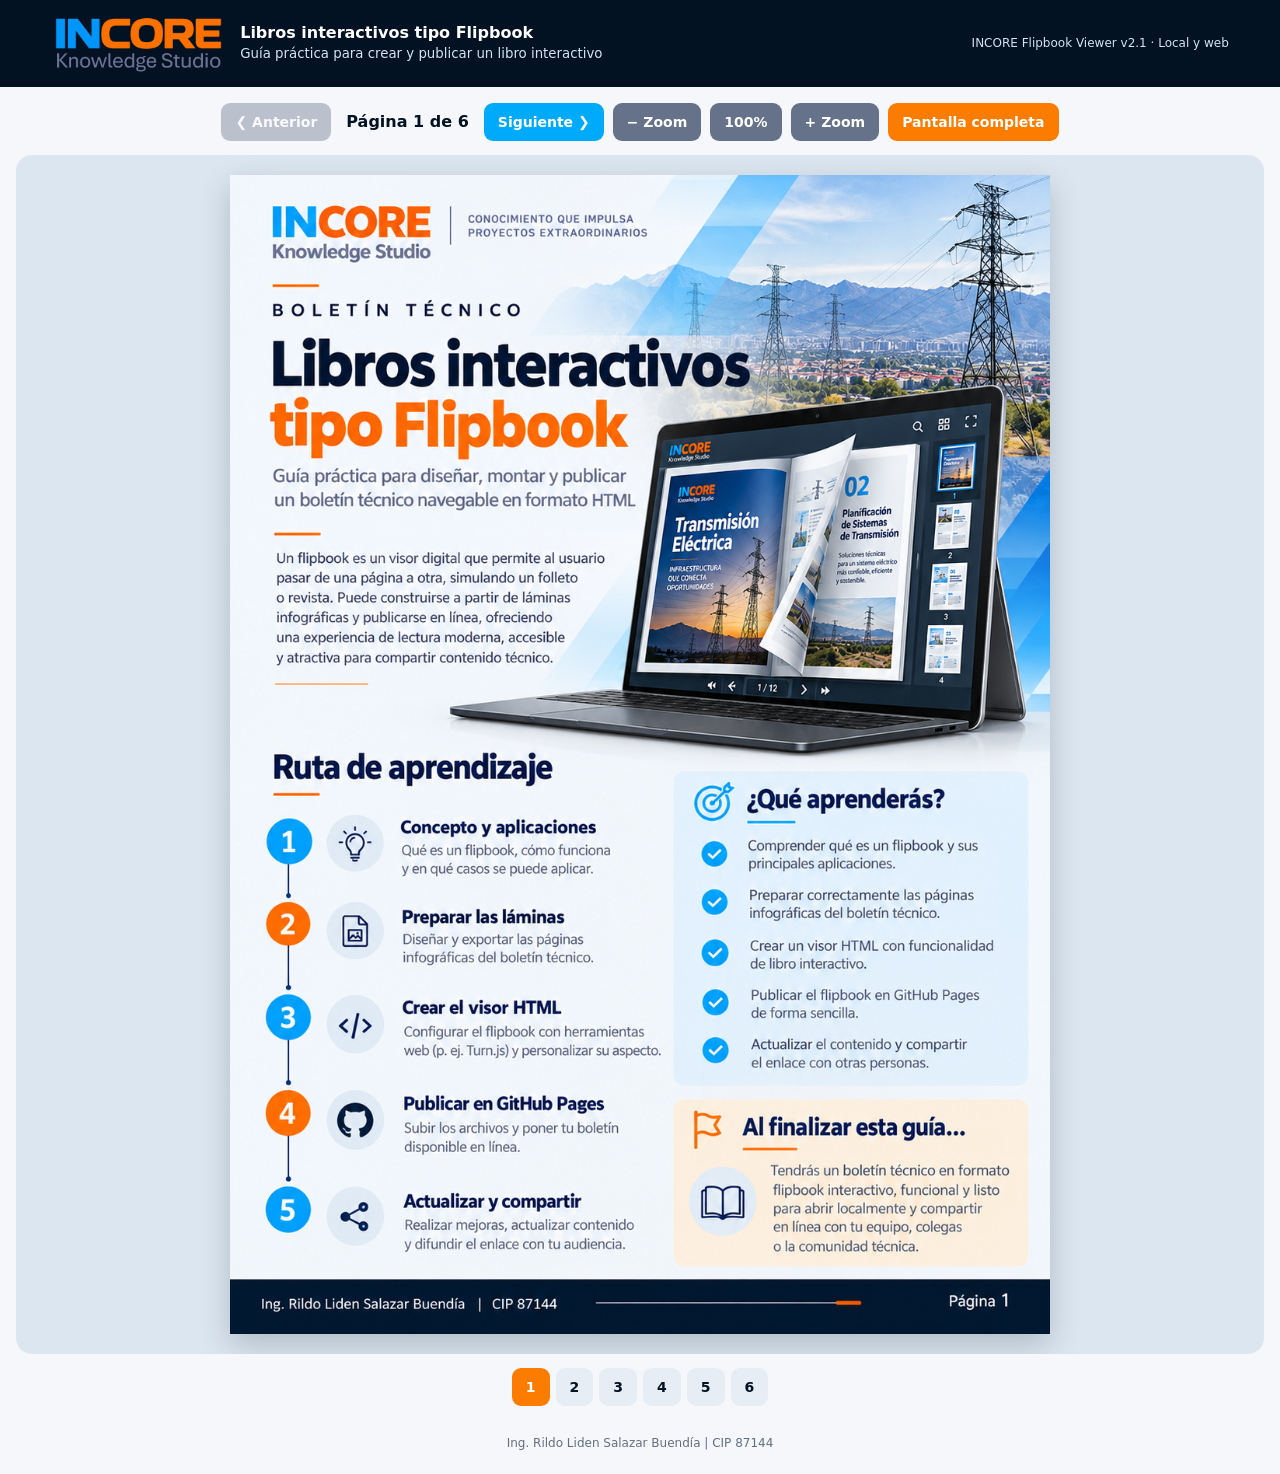
==== flipbook/index.html @ f8b534bb "feat: publicar INCORE Flipbook Viewer v2.1" ====
<!doctype html>
<html lang="es">
<head>
<meta charset="utf-8"><meta name="viewport" content="width=device-width,initial-scale=1">
<title>INCORE · Flipbook</title>
<style>
:root{--azul:#00AAFA;--naranja:#FC7C00;--gris:#7E83A4;--claro:#F5F7FA;--oscuro:#021222;color-scheme:light}
*{box-sizing:border-box}body{margin:0;background:var(--claro);color:var(--oscuro);font:16px system-ui,"Segoe UI",Arial,sans-serif}
header{background:var(--oscuro);color:#fff;padding:14px max(16px,4vw);display:flex;justify-content:space-between;align-items:center;gap:12px;flex-wrap:wrap}
.identidad{display:flex;gap:14px;align-items:center}.logo{width:175px;max-height:64px;object-fit:contain}.logo-fallback{font-size:26px;font-weight:900}.logo-fallback span:first-child{color:var(--azul)}.logo-fallback span:last-child{color:var(--naranja)}
.heading small{display:block;color:#d5e2ef;line-height:1.35;margin-top:3px}.label{color:#d5e2ef;font-size:12px}main{max-width:1500px;margin:0 auto;padding:16px}
.bar{display:flex;flex-wrap:wrap;gap:9px;justify-content:center;align-items:center;margin:0 0 14px}
button{background:var(--azul);color:white;padding:11px 14px;border:0;border-radius:9px;font:700 14px system-ui;cursor:pointer}button.secondary{background:#65728a}button.accent{background:var(--naranja)}button:disabled{opacity:.4;cursor:not-allowed}button:focus-visible{outline:3px solid var(--naranja);outline-offset:2px}
#counter{font-weight:700;white-space:nowrap;padding:0 6px}
.view{background:#dce6f0;border-radius:16px;min-height:70vh;padding:20px;overflow:auto;text-align:center}
#page{display:block;margin:0 auto;width:min(100%,820px);height:auto;box-shadow:0 11px 30px #02122233;transform-origin:top center;background:white}
#warning{display:none;color:#b42318;background:#fff1f0;border:1px solid #ffb2ab;border-radius:8px;padding:12px;margin:12px auto;max-width:760px}
#nav{display:flex;flex-wrap:wrap;justify-content:center;gap:6px;padding:14px 0}#nav button{background:#e6edf5;color:var(--oscuro);min-width:36px}#nav button.active{background:var(--naranja);color:white}
footer{text-align:center;color:#627082;font-size:12px;padding:0 15px 24px}
@media(max-width:690px){.logo{width:135px}.label{display:none}.view{padding:7px;min-height:55vh}.bar{gap:5px}button{padding:9px 10px;font-size:12px}}
</style>
<script src="config.js"></script>
</head>
<body>
<header><div class="identidad"><img id="logo" class="logo" alt="INCORE Knowledge Studio"><div id="logoFallback" class="logo-fallback" hidden><span>IN</span><span>CORE</span></div><div class="heading"><b id="title"></b><small id="subtitle"></small></div></div><span class="label">INCORE Flipbook Viewer v2.1 · Local y web</span></header>
<main>
<div class="bar" role="toolbar" aria-label="Navegación del libro"><button id="prev" class="secondary" type="button">❮ Anterior</button><span id="counter" aria-live="polite"></span><button id="next" type="button">Siguiente ❯</button><button id="less" class="secondary" type="button">− Zoom</button><button id="reset" class="secondary" type="button">100%</button><button id="more" class="secondary" type="button">+ Zoom</button><button id="full" class="accent" type="button">Pantalla completa</button></div>
<div class="view" id="view"><div id="warning" role="alert"></div><img id="page" alt="Página del boletín"></div><nav id="nav" aria-label="Ir a página"></nav></main><footer id="footer"></footer>
<script>
(()=>{'use strict';
const c=window.INCORE_CONFIG, $=id=>document.getElementById(id);
if(!c||!Number.isInteger(c.totalPaginas)||c.totalPaginas<1||c.totalPaginas>500){$('warning').style.display='block';$('warning').textContent='Configuración inválida: compruebe config.js y totalPaginas (1–500).';return}
const colors=c.colores||{};
for(const [key,css] of Object.entries({azul:'--azul',naranja:'--naranja',gris:'--gris',fondoClaro:'--claro',fondoOscuro:'--oscuro'})){
 const v=colors[key]; if(typeof v==='string'&&/^#[0-9a-fA-F]{6}$/.test(v))document.documentElement.style.setProperty(css,v);
}
$('title').textContent=c.titulo||'Boletín Técnico'; $('subtitle').textContent=c.subtitulo||''; $('footer').textContent=c.autor||'INCORE Knowledge Studio';
$('logo').src=c.logo||'assets/logo-incore.png';$('logo').onerror=()=>{$('logo').hidden=true;$('logoFallback').hidden=false};
let current=0,scale=1;
const safeFolder=String(c.carpetaImagenes||'imagenes').replace(/^\/+|\/+$/g,'');
const src=i=>`${safeFolder}/${c.prefijoPagina||'pagina_'}${String(i+1).padStart(2,'0')}.${c.extension||'png'}`;
$('page').onerror=()=>{$('warning').style.display='block';$('warning').textContent=`No se encontró la imagen de la página ${current+1}: ${src(current)}. Revise nombres y carpeta imagenes/`;};
$('page').onload=()=>{$('warning').style.display='none';};
function update(){ $('page').src=src(current);$('page').style.transform=`scale(${scale})`;$('counter').textContent=`Página ${current+1} de ${c.totalPaginas}`;$('prev').disabled=current===0;$('next').disabled=current===c.totalPaginas-1;[...$('nav').children].forEach((b,i)=>{b.classList.toggle('active',i===current);b.setAttribute('aria-current',i===current?'page':'false')});}
for(let i=0;i<c.totalPaginas;i++){let b=document.createElement('button');b.type='button';b.textContent=i+1;b.title=`Ir a página ${i+1}`;b.onclick=()=>{current=i;update()};$('nav').append(b)}
$('prev').onclick=()=>{if(current>0){current--;update()}};$('next').onclick=()=>{if(current<c.totalPaginas-1){current++;update()}};
function setZoom(z){scale=Math.min(2,Math.max(.6,Math.round(z*10)/10));$('page').style.transform=`scale(${scale})`;$('reset').textContent=Math.round(scale*100)+'%'}
$('more').onclick=()=>setZoom(scale+.1);$('less').onclick=()=>setZoom(scale-.1);$('reset').onclick=()=>setZoom(1);
$('full').onclick=()=>{if(document.fullscreenElement){document.exitFullscreen?.()}else{document.documentElement.requestFullscreen?.()}};
document.addEventListener('keydown',e=>{if(['INPUT','TEXTAREA'].includes(document.activeElement?.tagName))return;if(e.key==='ArrowLeft')$('prev').click();if(e.key==='ArrowRight')$('next').click()});
update();
})();
</script>
</body></html>
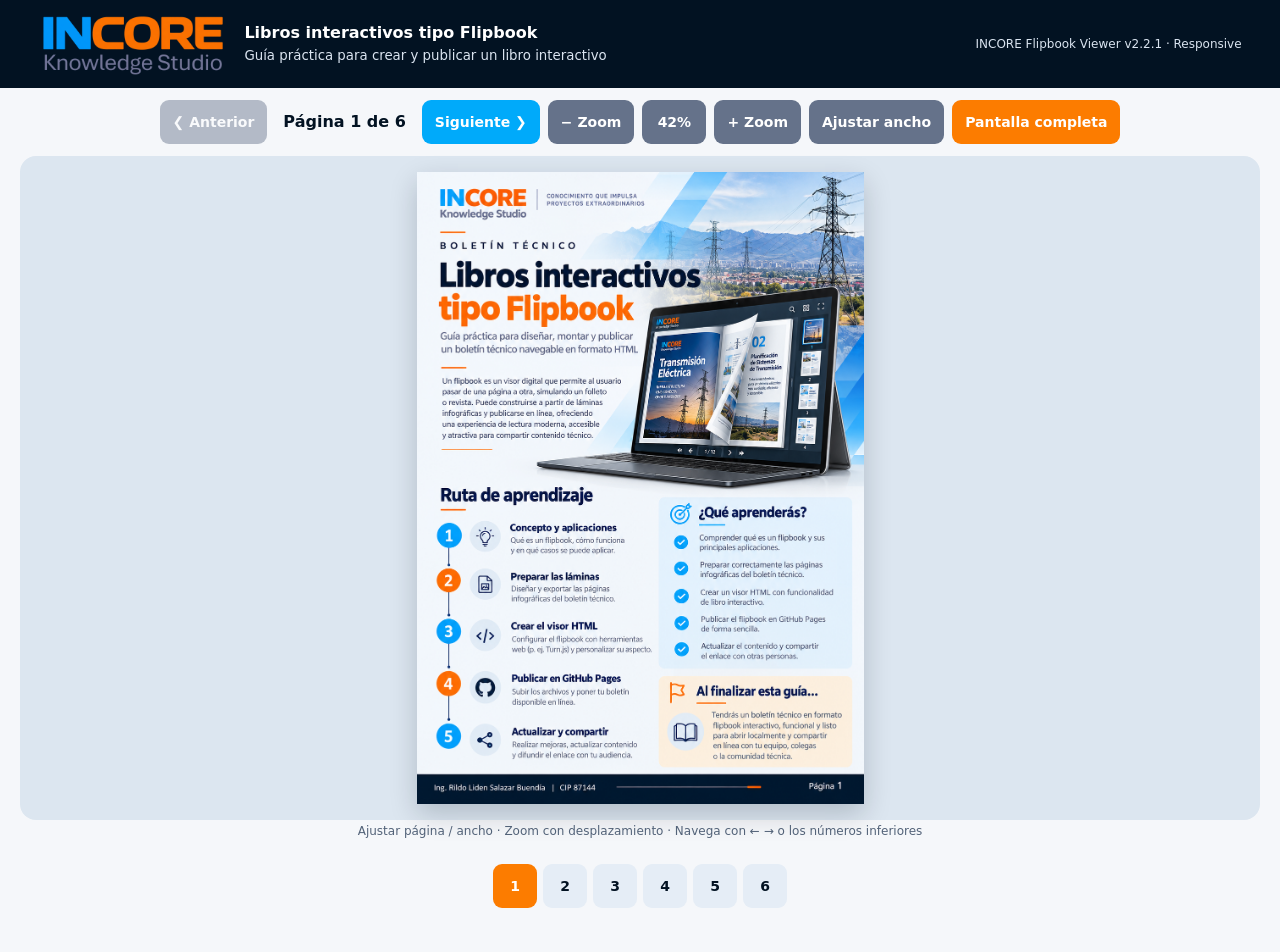
==== commit 94d5911f: "feat: actualizar INCORE Flipbook Viewer a v2.2.1 responsive" ====
--- a/flipbook/index.html
+++ b/flipbook/index.html
@@ -1,54 +1,85 @@
 <!doctype html>
 <html lang="es">
 <head>
-<meta charset="utf-8"><meta name="viewport" content="width=device-width,initial-scale=1">
-<title>INCORE · Flipbook</title>
+<meta charset="utf-8"><meta name="viewport" content="width=device-width,initial-scale=1,viewport-fit=cover">
+<meta name="theme-color" content="#021222"><title>INCORE · Flipbook Viewer v2.2.1</title>
 <style>
-:root{--azul:#00AAFA;--naranja:#FC7C00;--gris:#7E83A4;--claro:#F5F7FA;--oscuro:#021222;color-scheme:light}
-*{box-sizing:border-box}body{margin:0;background:var(--claro);color:var(--oscuro);font:16px system-ui,"Segoe UI",Arial,sans-serif}
-header{background:var(--oscuro);color:#fff;padding:14px max(16px,4vw);display:flex;justify-content:space-between;align-items:center;gap:12px;flex-wrap:wrap}
-.identidad{display:flex;gap:14px;align-items:center}.logo{width:175px;max-height:64px;object-fit:contain}.logo-fallback{font-size:26px;font-weight:900}.logo-fallback span:first-child{color:var(--azul)}.logo-fallback span:last-child{color:var(--naranja)}
-.heading small{display:block;color:#d5e2ef;line-height:1.35;margin-top:3px}.label{color:#d5e2ef;font-size:12px}main{max-width:1500px;margin:0 auto;padding:16px}
-.bar{display:flex;flex-wrap:wrap;gap:9px;justify-content:center;align-items:center;margin:0 0 14px}
-button{background:var(--azul);color:white;padding:11px 14px;border:0;border-radius:9px;font:700 14px system-ui;cursor:pointer}button.secondary{background:#65728a}button.accent{background:var(--naranja)}button:disabled{opacity:.4;cursor:not-allowed}button:focus-visible{outline:3px solid var(--naranja);outline-offset:2px}
-#counter{font-weight:700;white-space:nowrap;padding:0 6px}
-.view{background:#dce6f0;border-radius:16px;min-height:70vh;padding:20px;overflow:auto;text-align:center}
-#page{display:block;margin:0 auto;width:min(100%,820px);height:auto;box-shadow:0 11px 30px #02122233;transform-origin:top center;background:white}
-#warning{display:none;color:#b42318;background:#fff1f0;border:1px solid #ffb2ab;border-radius:8px;padding:12px;margin:12px auto;max-width:760px}
-#nav{display:flex;flex-wrap:wrap;justify-content:center;gap:6px;padding:14px 0}#nav button{background:#e6edf5;color:var(--oscuro);min-width:36px}#nav button.active{background:var(--naranja);color:white}
-footer{text-align:center;color:#627082;font-size:12px;padding:0 15px 24px}
-@media(max-width:690px){.logo{width:135px}.label{display:none}.view{padding:7px;min-height:55vh}.bar{gap:5px}button{padding:9px 10px;font-size:12px}}
+:root{--azul:#00AAFA;--naranja:#FC7C00;--gris:#7E83A4;--claro:#F5F7FA;--oscuro:#021222;--tools:#65728a;--stage:#dce6f0;color-scheme:light}
+*{box-sizing:border-box}html{scroll-behavior:auto}body{margin:0;background:var(--claro);color:var(--oscuro);font:16px system-ui,"Segoe UI",Arial,sans-serif}
+.site-head{background:var(--oscuro);color:white;padding:12px clamp(12px,3vw,42px);display:flex;justify-content:space-between;align-items:center;gap:16px;min-height:86px}
+.brand{display:flex;align-items:center;gap:16px;min-width:0}.logo{width:clamp(132px,15vw,190px);height:auto;max-height:70px;object-fit:contain;flex-shrink:0}.logo-fallback{font-size:24px;font-weight:900;white-space:nowrap}.logo-fallback span:first-child{color:var(--azul)}.logo-fallback span:last-child{color:var(--naranja)}
+.heading{min-width:0}.heading strong{font-size:clamp(14px,1.25vw,18px);line-height:1.3;display:block}.heading small{display:block;color:#dae4f0;line-height:1.35;margin-top:3px}.label{color:#dae4f0;font-size:12px;white-space:nowrap}
+main{max-width:1560px;margin:auto;padding:12px clamp(8px,1.6vw,24px) 30px}
+.toolbar{display:flex;justify-content:center;align-items:center;flex-wrap:wrap;gap:8px;margin:0 auto 12px}.primary-actions,.reader-actions{display:flex;align-items:center;justify-content:center;gap:8px;flex-wrap:wrap}
+button{background:var(--azul);border:0;border-radius:9px;padding:11px 13px;color:white;font:700 14px system-ui,"Segoe UI",Arial,sans-serif;cursor:pointer;min-height:44px;touch-action:manipulation}
+button.secondary{background:var(--tools)}button.accent{background:var(--naranja)}button:disabled{opacity:.45;cursor:not-allowed}button:focus-visible{outline:3px solid var(--naranja);outline-offset:3px}
+#counter{font-weight:750;white-space:nowrap;padding:0 8px}#zoomLabel{min-width:64px}#mode{min-width:116px}
+.view{background:var(--stage);border-radius:16px;overflow:visible;min-height:0;padding:16px}
+.page-shell{width:max-content;min-width:100%;margin:auto;display:flex;justify-content:center;align-items:flex-start}
+#page{display:block;width:700px;height:auto;max-width:none;box-shadow:0 10px 26px #02122233;background:white}
+#warning{display:none;background:#fff1f0;border:1px solid #ed9c96;color:#a11d1d;padding:14px;border-radius:10px;margin:0 auto 12px;max-width:720px}
+.index{display:flex;flex-wrap:wrap;gap:6px;justify-content:center;padding:14px 0}.index button{background:#e5edf6;color:var(--oscuro);min-width:44px}.index button.active{background:var(--naranja);color:white}
+.hint{font-size:12px;color:#526278;text-align:center;margin:4px auto 12px}.mobile-tools{display:none}
+/* Modo lectura: una sola barra (documento). Modo pantalla completa: una sola barra (visor). */
+html:fullscreen{height:100%;overflow:hidden}
+html:fullscreen body{height:100%;overflow:hidden;display:flex;flex-direction:column}
+html:fullscreen .site-head{flex:0 0 auto}
+html:fullscreen main{flex:1 1 auto;min-height:0;width:100%;max-width:none;display:flex;flex-direction:column;padding-bottom:8px}
+html:fullscreen .toolbar{flex:0 0 auto}
+html:fullscreen .view{flex:1 1 auto;min-height:0;overflow:auto;overscroll-behavior:contain;scrollbar-gutter:stable}
+html:fullscreen .hint{flex:0 0 auto;margin:5px auto}
+html:fullscreen .index{flex:0 0 auto;padding:5px 0}
+html:fullscreen .page-shell{min-height:100%}
+@media(max-width:1024px){.label{display:none}.site-head{min-height:76px}}
+@media(max-width:600px){.site-head{padding:10px 12px;min-height:0}.brand{gap:10px}.logo{width:108px;max-height:52px}.heading strong{font-size:13px}.heading small{font-size:11px;line-height:1.3}main{padding:8px 6px 22px}.toolbar{gap:7px;align-items:stretch}.primary-actions{width:100%;gap:7px;display:grid;grid-template-columns:minmax(0,1fr) auto minmax(0,1fr)}.primary-actions button{font-size:12px;padding:8px 7px}.primary-actions #counter{font-size:13px;padding:0 3px;text-align:center}.reader-actions{width:100%;display:grid;grid-template-columns:1fr 1fr 1fr;gap:7px}.reader-actions button{font-size:12px;padding:8px 5px}.reader-actions #full{grid-column:span 1}.view{padding:6px;border-radius:12px}.hint{font-size:11px}.index{gap:5px}.index button{min-width:40px}.page-shell{justify-content:flex-start}}
+@media(max-width:380px){.heading small{display:none}.logo{width:94px}.reader-actions{grid-template-columns:repeat(2,minmax(0,1fr))}.reader-actions #full{grid-column:span 2}}
+@media(orientation:landscape) and (max-height:500px){.site-head{padding:6px 12px;min-height:0}.heading small{display:none}}
 </style>
 <script src="config.js"></script>
 </head>
 <body>
-<header><div class="identidad"><img id="logo" class="logo" alt="INCORE Knowledge Studio"><div id="logoFallback" class="logo-fallback" hidden><span>IN</span><span>CORE</span></div><div class="heading"><b id="title"></b><small id="subtitle"></small></div></div><span class="label">INCORE Flipbook Viewer v2.1 · Local y web</span></header>
+<header class="site-head"><div class="brand"><img id="logo" class="logo" alt="INCORE Knowledge Studio"><div id="logoFallback" class="logo-fallback" hidden><span>IN</span><span>CORE</span></div><div class="heading"><strong id="title">Boletín Técnico</strong><small id="subtitle"></small></div></div><span class="label">INCORE Flipbook Viewer v2.2.1 · Responsive</span></header>
 <main>
-<div class="bar" role="toolbar" aria-label="Navegación del libro"><button id="prev" class="secondary" type="button">❮ Anterior</button><span id="counter" aria-live="polite"></span><button id="next" type="button">Siguiente ❯</button><button id="less" class="secondary" type="button">− Zoom</button><button id="reset" class="secondary" type="button">100%</button><button id="more" class="secondary" type="button">+ Zoom</button><button id="full" class="accent" type="button">Pantalla completa</button></div>
-<div class="view" id="view"><div id="warning" role="alert"></div><img id="page" alt="Página del boletín"></div><nav id="nav" aria-label="Ir a página"></nav></main><footer id="footer"></footer>
+<section class="toolbar" role="toolbar" aria-label="Controles del libro">
+ <div class="primary-actions"><button class="secondary" id="prev" type="button">❮ Anterior</button><span id="counter" aria-live="polite">Página 1</span><button id="next" type="button">Siguiente ❯</button></div>
+ <div class="reader-actions"><button id="less" class="secondary" type="button">− Zoom</button><button id="zoomLabel" class="secondary" type="button" title="Restablecer al ajuste automático">100%</button><button id="more" class="secondary" type="button">+ Zoom</button><button id="mode" class="secondary" type="button">Ajustar página</button><button id="full" class="accent" type="button">Pantalla completa</button></div>
+</section>
+<div id="warning" role="alert"></div>
+<div class="view" id="view" tabindex="0" aria-label="Área desplazable de lectura"><div class="page-shell" id="pageShell"><img id="page" alt="Página del boletín"></div></div>
+<p class="hint">Ajustar página / ancho · Zoom con desplazamiento · Navega con ← → o los números inferiores</p>
+<nav class="index" id="nav" aria-label="Índice de páginas"></nav>
+</main>
 <script>
 (()=>{'use strict';
-const c=window.INCORE_CONFIG, $=id=>document.getElementById(id);
-if(!c||!Number.isInteger(c.totalPaginas)||c.totalPaginas<1||c.totalPaginas>500){$('warning').style.display='block';$('warning').textContent='Configuración inválida: compruebe config.js y totalPaginas (1–500).';return}
-const colors=c.colores||{};
-for(const [key,css] of Object.entries({azul:'--azul',naranja:'--naranja',gris:'--gris',fondoClaro:'--claro',fondoOscuro:'--oscuro'})){
- const v=colors[key]; if(typeof v==='string'&&/^#[0-9a-fA-F]{6}$/.test(v))document.documentElement.style.setProperty(css,v);
-}
-$('title').textContent=c.titulo||'Boletín Técnico'; $('subtitle').textContent=c.subtitulo||''; $('footer').textContent=c.autor||'INCORE Knowledge Studio';
-$('logo').src=c.logo||'assets/logo-incore.png';$('logo').onerror=()=>{$('logo').hidden=true;$('logoFallback').hidden=false};
-let current=0,scale=1;
+const $=id=>document.getElementById(id), c=window.INCORE_CONFIG, warning=$('warning'), image=$('page'), view=$('view');
+function warn(msg){warning.textContent=msg;warning.style.display='block'}
+if(!c||!Number.isInteger(c.totalPaginas)||c.totalPaginas<1||c.totalPaginas>500){warn('Configuración inválida: compruebe config.js y totalPaginas (1–500).');return}
+for(const [k,css] of Object.entries({azul:'--azul',naranja:'--naranja',gris:'--gris',fondoClaro:'--claro',fondoOscuro:'--oscuro'})){const v=c.colores?.[k];if(typeof v==='string'&&/^#[0-9a-fA-F]{6}$/.test(v))document.documentElement.style.setProperty(css,v)}
+$('title').textContent=c.titulo||'Boletín Técnico';$('subtitle').textContent=c.subtitulo||'';
+$('logo').onerror=()=>{$('logo').hidden=true;$('logoFallback').hidden=false};$('logo').src=c.logo||'assets/logo-incore.png';
 const safeFolder=String(c.carpetaImagenes||'imagenes').replace(/^\/+|\/+$/g,'');
-const src=i=>`${safeFolder}/${c.prefijoPagina||'pagina_'}${String(i+1).padStart(2,'0')}.${c.extension||'png'}`;
-$('page').onerror=()=>{$('warning').style.display='block';$('warning').textContent=`No se encontró la imagen de la página ${current+1}: ${src(current)}. Revise nombres y carpeta imagenes/`;};
-$('page').onload=()=>{$('warning').style.display='none';};
-function update(){ $('page').src=src(current);$('page').style.transform=`scale(${scale})`;$('counter').textContent=`Página ${current+1} de ${c.totalPaginas}`;$('prev').disabled=current===0;$('next').disabled=current===c.totalPaginas-1;[...$('nav').children].forEach((b,i)=>{b.classList.toggle('active',i===current);b.setAttribute('aria-current',i===current?'page':'false')});}
-for(let i=0;i<c.totalPaginas;i++){let b=document.createElement('button');b.type='button';b.textContent=i+1;b.title=`Ir a página ${i+1}`;b.onclick=()=>{current=i;update()};$('nav').append(b)}
-$('prev').onclick=()=>{if(current>0){current--;update()}};$('next').onclick=()=>{if(current<c.totalPaginas-1){current++;update()}};
-function setZoom(z){scale=Math.min(2,Math.max(.6,Math.round(z*10)/10));$('page').style.transform=`scale(${scale})`;$('reset').textContent=Math.round(scale*100)+'%'}
-$('more').onclick=()=>setZoom(scale+.1);$('less').onclick=()=>setZoom(scale-.1);$('reset').onclick=()=>setZoom(1);
-$('full').onclick=()=>{if(document.fullscreenElement){document.exitFullscreen?.()}else{document.documentElement.requestFullscreen?.()}};
-document.addEventListener('keydown',e=>{if(['INPUT','TEXTAREA'].includes(document.activeElement?.tagName))return;if(e.key==='ArrowLeft')$('prev').click();if(e.key==='ArrowRight')$('next').click()});
-update();
+const source=i=>`${safeFolder}/${c.prefijoPagina||'pagina_'}${String(i+1).padStart(2,'0')}.${c.extension||'png'}`;
+let current=0,mode='page',multiplier=1,naturalW=1055,naturalH=1491;
+function area(){const s=getComputedStyle(view),isFull=!!document.fullscreenElement;
+const availableHeight=isFull ? view.clientHeight : Math.max(220,window.innerHeight-view.getBoundingClientRect().top-72);
+return {w:Math.max(100,view.clientWidth-parseFloat(s.paddingLeft)-parseFloat(s.paddingRight)-(isFull?16:0)),h:Math.max(120,availableHeight-parseFloat(s.paddingTop)-parseFloat(s.paddingBottom)-8)}}
+function fitWidth(){return Math.min(naturalW,area().w)}
+function fitPage(){let a=area();return Math.min(naturalW,a.w,a.h*naturalW/naturalH)}
+function dimensions(){const a=area();let w=(mode==='width'?fitWidth():fitPage())*multiplier; image.style.width=Math.round(w)+'px';image.style.height='auto';$('zoomLabel').textContent=Math.round(100*w/naturalW)+'%';$('mode').textContent=mode==='page'?'Ajustar ancho':'Ajustar página';}
+function resetScroll(){if(document.fullscreenElement)view.scrollTo({top:0,left:0});else window.scrollTo({top:0,left:0})}
+function show(){warning.style.display='none';image.src=source(current);$('counter').textContent=`Página ${current+1} de ${c.totalPaginas}`;$('prev').disabled=current===0;$('next').disabled=current===c.totalPaginas-1;[...$('nav').children].forEach((b,i)=>{b.classList.toggle('active',i===current);b.setAttribute('aria-current',i===current?'page':'false')});resetScroll()}
+image.onerror=()=>warn(`No se encontró la imagen de la página ${current+1}: ${source(current)}. Compruebe la carpeta imagenes/ y los nombres.`);
+image.onload=()=>{naturalW=image.naturalWidth||1055;naturalH=image.naturalHeight||1491;warning.style.display='none';dimensions()};
+for(let i=0;i<c.totalPaginas;i++){const b=document.createElement('button');b.type='button';b.textContent=i+1;b.title=`Ir a página ${i+1}`;b.onclick=()=>{current=i;show()};$('nav').append(b)}
+$('prev').onclick=()=>{if(current>0){current--;show()}};$('next').onclick=()=>{if(current<c.totalPaginas-1){current++;show()}};
+function zoom(f){multiplier=Math.max(.5,Math.min(3,Math.round(multiplier*f*100)/100));dimensions()}
+$('more').onclick=()=>zoom(1.2);$('less').onclick=()=>zoom(1/1.2);$('zoomLabel').onclick=()=>{multiplier=1;dimensions()};
+$('mode').onclick=()=>{mode=mode==='page'?'width':'page';multiplier=1;dimensions();resetScroll()};
+$('full').onclick=()=>{if(document.fullscreenElement){document.exitFullscreen?.()}else if(document.documentElement.requestFullscreen){document.documentElement.requestFullscreen().catch(()=>warn('Este navegador no permite activar pantalla completa.'))}else warn('Pantalla completa no disponible en este navegador.')};
+document.addEventListener('fullscreenchange',()=>{requestAnimationFrame(()=>{dimensions();resetScroll()})});
+document.addEventListener('keydown',e=>{if(['INPUT','TEXTAREA','BUTTON'].includes(document.activeElement?.tagName))return;if(e.key==='ArrowLeft')$('prev').click();else if(e.key==='ArrowRight')$('next').click()});
+let resizeScheduled=false;const recalc=()=>{if(resizeScheduled)return;resizeScheduled=true;requestAnimationFrame(()=>{resizeScheduled=false;dimensions()})};window.addEventListener('resize',recalc);if('ResizeObserver' in window)new ResizeObserver(recalc).observe(view);
+show();
 })();
 </script>
-</body></html>
+</body></html>
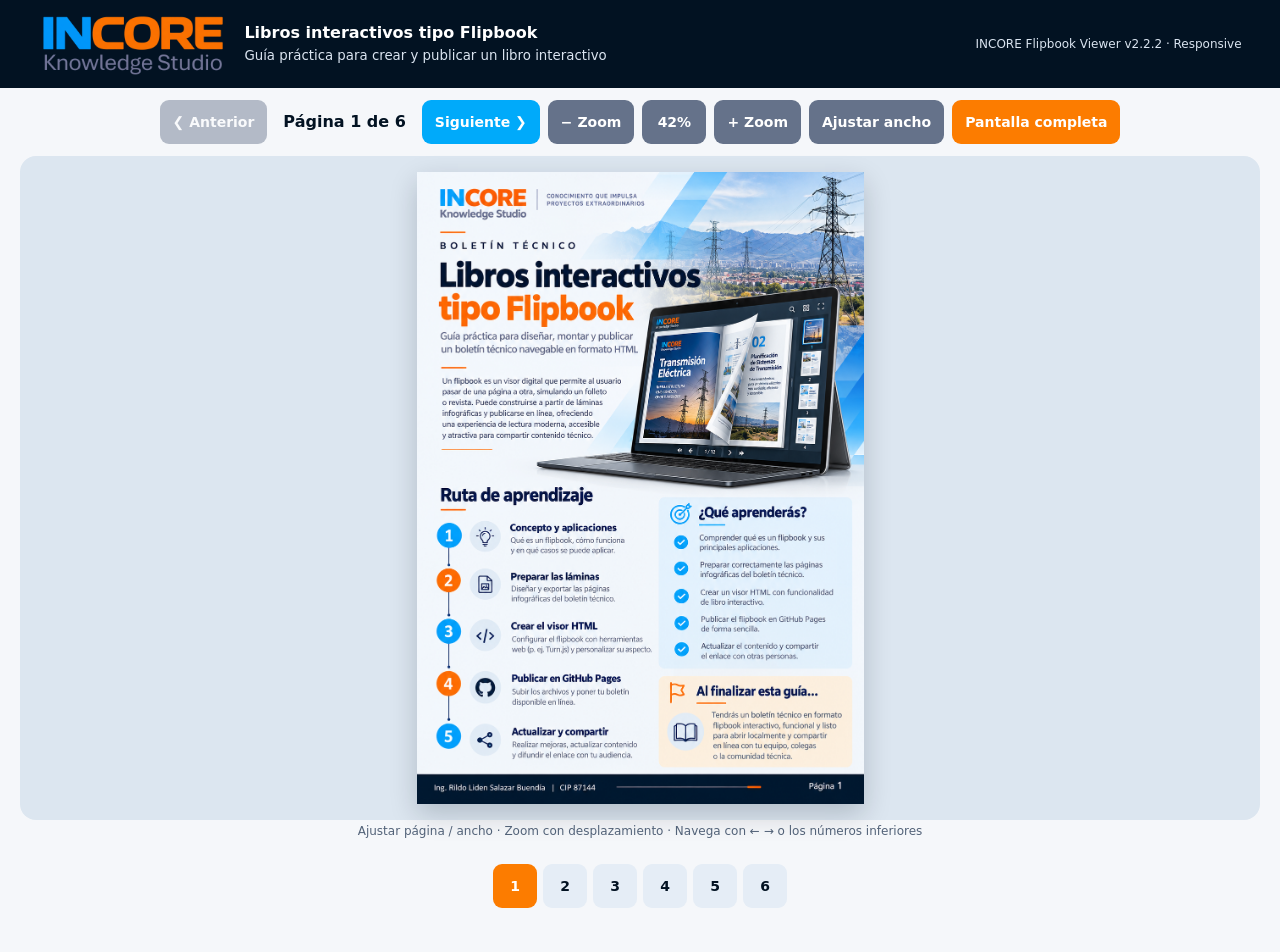
==== commit 74b3604e: "feat: actualizar INCORE Flipbook Viewer v2.2.2" ====
--- a/flipbook/index.html
+++ b/flipbook/index.html
@@ -2,7 +2,7 @@
 <html lang="es">
 <head>
 <meta charset="utf-8"><meta name="viewport" content="width=device-width,initial-scale=1,viewport-fit=cover">
-<meta name="theme-color" content="#021222"><title>INCORE · Flipbook Viewer v2.2.1</title>
+<meta name="theme-color" content="#021222"><title>INCORE · Flipbook Viewer v2.2.2</title>
 <style>
 :root{--azul:#00AAFA;--naranja:#FC7C00;--gris:#7E83A4;--claro:#F5F7FA;--oscuro:#021222;--tools:#65728a;--stage:#dce6f0;color-scheme:light}
 *{box-sizing:border-box}html{scroll-behavior:auto}body{margin:0;background:var(--claro);color:var(--oscuro);font:16px system-ui,"Segoe UI",Arial,sans-serif}
@@ -19,7 +19,56 @@
 #page{display:block;width:700px;height:auto;max-width:none;box-shadow:0 10px 26px #02122233;background:white}
 #warning{display:none;background:#fff1f0;border:1px solid #ed9c96;color:#a11d1d;padding:14px;border-radius:10px;margin:0 auto 12px;max-width:720px}
 .index{display:flex;flex-wrap:wrap;gap:6px;justify-content:center;padding:14px 0}.index button{background:#e5edf6;color:var(--oscuro);min-width:44px}.index button.active{background:var(--naranja);color:white}
-.hint{font-size:12px;color:#526278;text-align:center;margin:4px auto 12px}.mobile-tools{display:none}
+.hint{font-size:12px;color:#526278;text-align:center;margin:4px auto 12px}
+/* Controles cortos para tactil; etiquetas completas en escritorio. */
+.mobile-label{display:none}
+@media(max-width:1024px){
+ .site-head{min-height:0;padding:10px 18px}
+ main{padding-top:8px}
+ .toolbar{gap:7px;margin-bottom:8px}
+ .primary-actions{width:100%;justify-content:center}
+ .reader-actions{width:100%;justify-content:center}
+ .hint{margin:4px auto 8px}
+ .index{padding:8px 0}
+}
+@media(max-width:600px){
+ .site-head{padding:8px 10px;min-height:0}
+ .brand{gap:8px}
+ .logo{width:96px;max-height:44px}
+ .heading strong{font-size:13px;line-height:1.15}
+ .heading small{display:none}
+ main{padding:6px 5px 16px}
+ .toolbar{display:flex;flex-direction:column;gap:5px;margin-bottom:6px}
+ .primary-actions{width:100%;display:grid;grid-template-columns:minmax(0,1fr) auto minmax(0,1fr);gap:5px;align-items:center}
+ .primary-actions button{width:100%;min-width:0;padding:7px 4px;min-height:40px;font-size:12px}
+ .primary-actions #counter{font-size:12px;text-align:center;padding:0 2px}
+ .reader-actions{width:100%;display:grid;grid-template-columns:repeat(5,minmax(0,1fr));gap:5px}
+ .reader-actions button{width:100%;min-width:0;min-height:40px;padding:5px 2px;font-size:14px;border-radius:7px}
+ .reader-actions #zoomLabel{min-width:0;font-size:12px}
+ .reader-actions #mode{min-width:0}
+ .desktop-label{display:none}
+ .mobile-label{display:inline}
+ .view{padding:5px;border-radius:10px}
+ .hint{font-size:10px;line-height:1.2;margin:4px auto 5px}
+ .index{gap:4px;padding:6px 0}
+ .index button{min-width:38px;min-height:38px;padding:6px}
+ .page-shell{justify-content:center}
+}
+@media(max-width:380px){
+ .logo{width:88px}
+ .heading strong{font-size:12px}
+ .reader-actions{grid-template-columns:repeat(5,minmax(0,1fr))}
+ .reader-actions #full{grid-column:auto}
+ .primary-actions button{font-size:11px}
+}
+@media(orientation:landscape) and (max-height:500px){
+ .site-head{padding:5px 12px;min-height:0}
+ .heading small{display:none}
+ main{padding-top:5px}
+ .toolbar{gap:4px;margin-bottom:5px}
+ .reader-actions button,.primary-actions button{min-height:36px}
+}
+
 /* Modo lectura: una sola barra (documento). Modo pantalla completa: una sola barra (visor). */
 html:fullscreen{height:100%;overflow:hidden}
 html:fullscreen body{height:100%;overflow:hidden;display:flex;flex-direction:column}
@@ -30,19 +79,16 @@
 html:fullscreen .hint{flex:0 0 auto;margin:5px auto}
 html:fullscreen .index{flex:0 0 auto;padding:5px 0}
 html:fullscreen .page-shell{min-height:100%}
-@media(max-width:1024px){.label{display:none}.site-head{min-height:76px}}
-@media(max-width:600px){.site-head{padding:10px 12px;min-height:0}.brand{gap:10px}.logo{width:108px;max-height:52px}.heading strong{font-size:13px}.heading small{font-size:11px;line-height:1.3}main{padding:8px 6px 22px}.toolbar{gap:7px;align-items:stretch}.primary-actions{width:100%;gap:7px;display:grid;grid-template-columns:minmax(0,1fr) auto minmax(0,1fr)}.primary-actions button{font-size:12px;padding:8px 7px}.primary-actions #counter{font-size:13px;padding:0 3px;text-align:center}.reader-actions{width:100%;display:grid;grid-template-columns:1fr 1fr 1fr;gap:7px}.reader-actions button{font-size:12px;padding:8px 5px}.reader-actions #full{grid-column:span 1}.view{padding:6px;border-radius:12px}.hint{font-size:11px}.index{gap:5px}.index button{min-width:40px}.page-shell{justify-content:flex-start}}
-@media(max-width:380px){.heading small{display:none}.logo{width:94px}.reader-actions{grid-template-columns:repeat(2,minmax(0,1fr))}.reader-actions #full{grid-column:span 2}}
 @media(orientation:landscape) and (max-height:500px){.site-head{padding:6px 12px;min-height:0}.heading small{display:none}}
 </style>
 <script src="config.js"></script>
 </head>
 <body>
-<header class="site-head"><div class="brand"><img id="logo" class="logo" alt="INCORE Knowledge Studio"><div id="logoFallback" class="logo-fallback" hidden><span>IN</span><span>CORE</span></div><div class="heading"><strong id="title">Boletín Técnico</strong><small id="subtitle"></small></div></div><span class="label">INCORE Flipbook Viewer v2.2.1 · Responsive</span></header>
+<header class="site-head"><div class="brand"><img id="logo" class="logo" alt="INCORE Knowledge Studio"><div id="logoFallback" class="logo-fallback" hidden><span>IN</span><span>CORE</span></div><div class="heading"><strong id="title">Boletín Técnico</strong><small id="subtitle"></small></div></div><span class="label">INCORE Flipbook Viewer v2.2.2 · Responsive</span></header>
 <main>
 <section class="toolbar" role="toolbar" aria-label="Controles del libro">
  <div class="primary-actions"><button class="secondary" id="prev" type="button">❮ Anterior</button><span id="counter" aria-live="polite">Página 1</span><button id="next" type="button">Siguiente ❯</button></div>
- <div class="reader-actions"><button id="less" class="secondary" type="button">− Zoom</button><button id="zoomLabel" class="secondary" type="button" title="Restablecer al ajuste automático">100%</button><button id="more" class="secondary" type="button">+ Zoom</button><button id="mode" class="secondary" type="button">Ajustar página</button><button id="full" class="accent" type="button">Pantalla completa</button></div>
+ <div class="reader-actions"><button id="less" class="secondary" type="button" aria-label="Reducir zoom" title="Reducir zoom"><span class="desktop-label">− Zoom</span><span class="mobile-label" aria-hidden="true">−</span></button><button id="zoomLabel" class="secondary" type="button" title="Restablecer al ajuste automático">100%</button><button id="more" class="secondary" type="button" aria-label="Aumentar zoom" title="Aumentar zoom"><span class="desktop-label">+ Zoom</span><span class="mobile-label" aria-hidden="true">+</span></button><button id="mode" class="secondary" type="button" aria-label="Ajustar ancho" title="Alternar entre ajustar página y ancho"><span class="desktop-label" id="modeText">Ajustar página</span><span class="mobile-label" aria-hidden="true">↔</span></button><button id="full" class="accent" type="button" aria-label="Pantalla completa" title="Pantalla completa"><span class="desktop-label">Pantalla completa</span><span class="mobile-label" aria-hidden="true">⛶</span></button></div>
 </section>
 <div id="warning" role="alert"></div>
 <div class="view" id="view" tabindex="0" aria-label="Área desplazable de lectura"><div class="page-shell" id="pageShell"><img id="page" alt="Página del boletín"></div></div>
@@ -65,7 +111,7 @@
 return {w:Math.max(100,view.clientWidth-parseFloat(s.paddingLeft)-parseFloat(s.paddingRight)-(isFull?16:0)),h:Math.max(120,availableHeight-parseFloat(s.paddingTop)-parseFloat(s.paddingBottom)-8)}}
 function fitWidth(){return Math.min(naturalW,area().w)}
 function fitPage(){let a=area();return Math.min(naturalW,a.w,a.h*naturalW/naturalH)}
-function dimensions(){const a=area();let w=(mode==='width'?fitWidth():fitPage())*multiplier; image.style.width=Math.round(w)+'px';image.style.height='auto';$('zoomLabel').textContent=Math.round(100*w/naturalW)+'%';$('mode').textContent=mode==='page'?'Ajustar ancho':'Ajustar página';}
+function dimensions(){const a=area();let w=(mode==='width'?fitWidth():fitPage())*multiplier; image.style.width=Math.round(w)+'px';image.style.height='auto';$('zoomLabel').textContent=Math.round(100*w/naturalW)+'%';$('modeText').textContent=mode==='page'?'Ajustar ancho':'Ajustar página';$('mode').setAttribute('aria-label',mode==='page'?'Ajustar ancho':'Ajustar página');}
 function resetScroll(){if(document.fullscreenElement)view.scrollTo({top:0,left:0});else window.scrollTo({top:0,left:0})}
 function show(){warning.style.display='none';image.src=source(current);$('counter').textContent=`Página ${current+1} de ${c.totalPaginas}`;$('prev').disabled=current===0;$('next').disabled=current===c.totalPaginas-1;[...$('nav').children].forEach((b,i)=>{b.classList.toggle('active',i===current);b.setAttribute('aria-current',i===current?'page':'false')});resetScroll()}
 image.onerror=()=>warn(`No se encontró la imagen de la página ${current+1}: ${source(current)}. Compruebe la carpeta imagenes/ y los nombres.`);
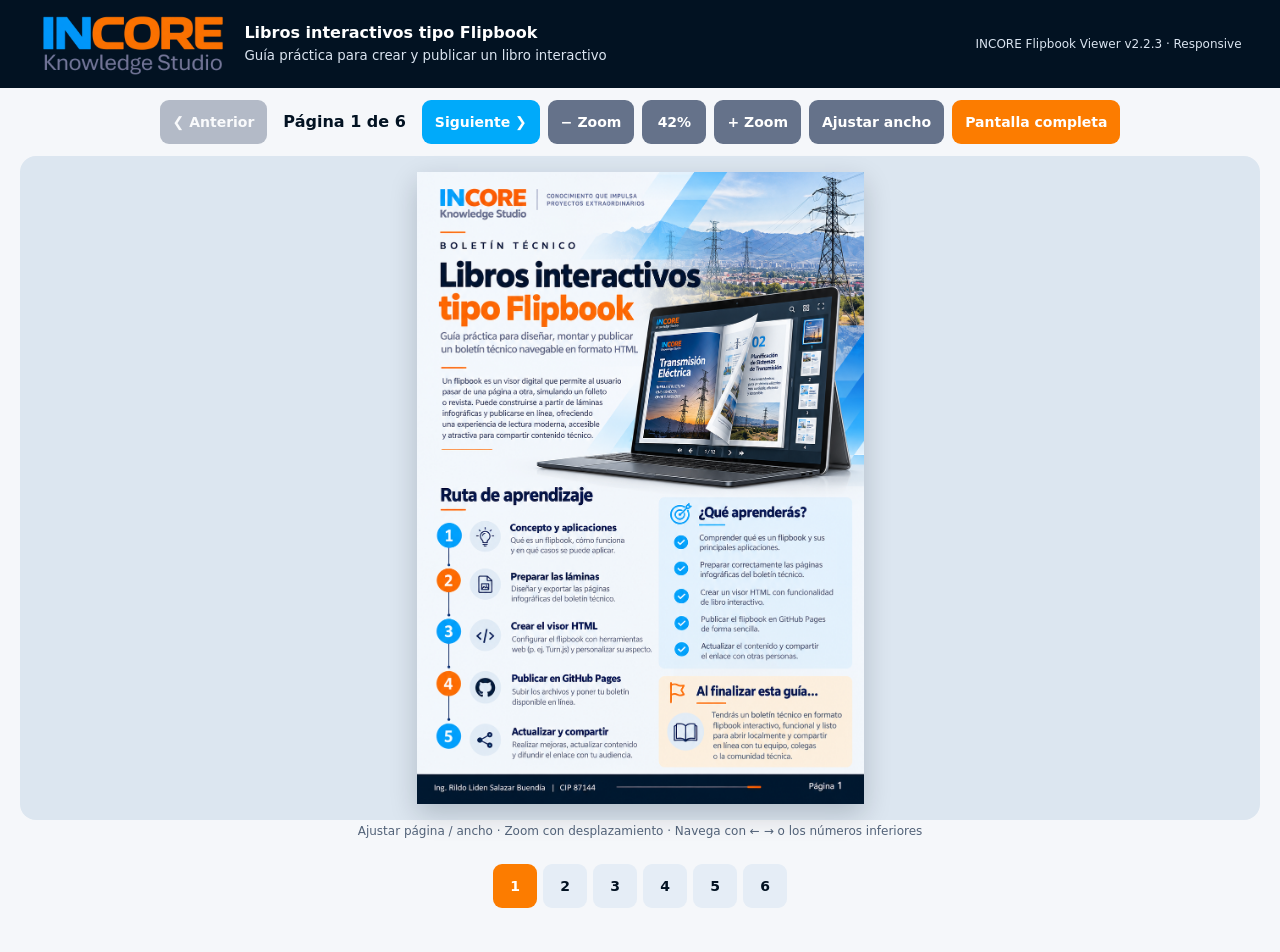
==== commit dfac55e2: "feat: actualizar INCORE Flipbook Viewer v2.2.3" ====
--- a/flipbook/index.html
+++ b/flipbook/index.html
@@ -2,7 +2,7 @@
 <html lang="es">
 <head>
 <meta charset="utf-8"><meta name="viewport" content="width=device-width,initial-scale=1,viewport-fit=cover">
-<meta name="theme-color" content="#021222"><title>INCORE · Flipbook Viewer v2.2.2</title>
+<meta name="theme-color" content="#021222"><title>INCORE · Flipbook Viewer v2.2.3</title>
 <style>
 :root{--azul:#00AAFA;--naranja:#FC7C00;--gris:#7E83A4;--claro:#F5F7FA;--oscuro:#021222;--tools:#65728a;--stage:#dce6f0;color-scheme:light}
 *{box-sizing:border-box}html{scroll-behavior:auto}body{margin:0;background:var(--claro);color:var(--oscuro);font:16px system-ui,"Segoe UI",Arial,sans-serif}
@@ -32,10 +32,13 @@
  .index{padding:8px 0}
 }
 @media(max-width:600px){
- .site-head{padding:8px 10px;min-height:0}
- .brand{gap:8px}
- .logo{width:96px;max-height:44px}
- .heading strong{font-size:13px;line-height:1.15}
+ /* Cabecera movil: el identificador tecnico ocupa su propia fila; nunca invade el titulo. */
+ .site-head{padding:8px 10px;min-height:0;display:grid;grid-template-columns:minmax(0,1fr);gap:4px;align-items:start}
+ .brand{display:grid;grid-template-columns:96px minmax(0,1fr);gap:8px;align-items:center;width:100%;min-width:0}
+ .logo{width:96px;max-height:44px;max-width:100%}
+ .heading{min-width:0;overflow-wrap:anywhere}
+ .heading strong{font-size:13px;line-height:1.2}
+ .label{display:block;justify-self:end;min-width:0;max-width:100%;font-size:10px;line-height:1.2;text-align:right;white-space:normal;overflow-wrap:anywhere}
  .heading small{display:none}
  main{padding:6px 5px 16px}
  .toolbar{display:flex;flex-direction:column;gap:5px;margin-bottom:6px}
@@ -55,6 +58,7 @@
  .page-shell{justify-content:center}
 }
 @media(max-width:380px){
+ .brand{grid-template-columns:88px minmax(0,1fr)}
  .logo{width:88px}
  .heading strong{font-size:12px}
  .reader-actions{grid-template-columns:repeat(5,minmax(0,1fr))}
@@ -84,7 +88,7 @@
 <script src="config.js"></script>
 </head>
 <body>
-<header class="site-head"><div class="brand"><img id="logo" class="logo" alt="INCORE Knowledge Studio"><div id="logoFallback" class="logo-fallback" hidden><span>IN</span><span>CORE</span></div><div class="heading"><strong id="title">Boletín Técnico</strong><small id="subtitle"></small></div></div><span class="label">INCORE Flipbook Viewer v2.2.2 · Responsive</span></header>
+<header class="site-head"><div class="brand"><img id="logo" class="logo" alt="INCORE Knowledge Studio"><div id="logoFallback" class="logo-fallback" hidden><span>IN</span><span>CORE</span></div><div class="heading"><strong id="title">Boletín Técnico</strong><small id="subtitle"></small></div></div><span class="label">INCORE Flipbook Viewer v2.2.3 · Responsive</span></header>
 <main>
 <section class="toolbar" role="toolbar" aria-label="Controles del libro">
  <div class="primary-actions"><button class="secondary" id="prev" type="button">❮ Anterior</button><span id="counter" aria-live="polite">Página 1</span><button id="next" type="button">Siguiente ❯</button></div>
